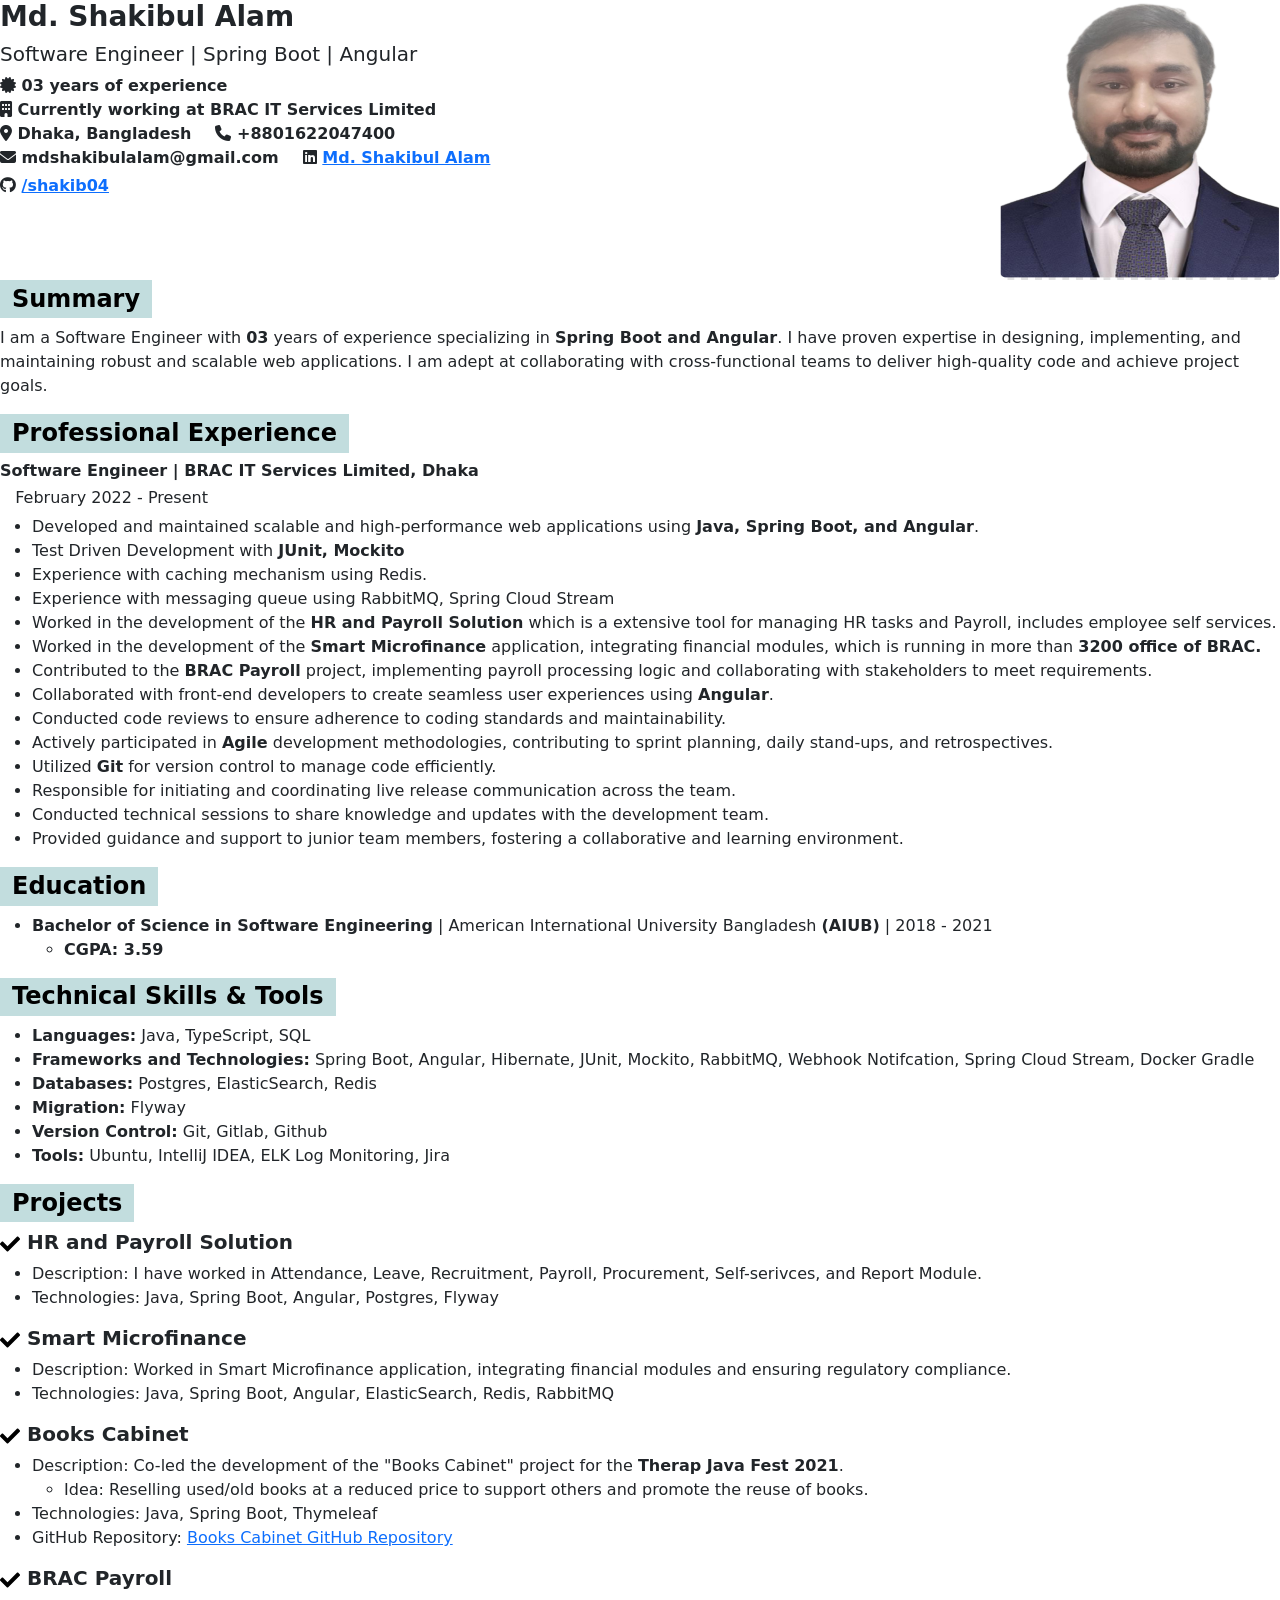
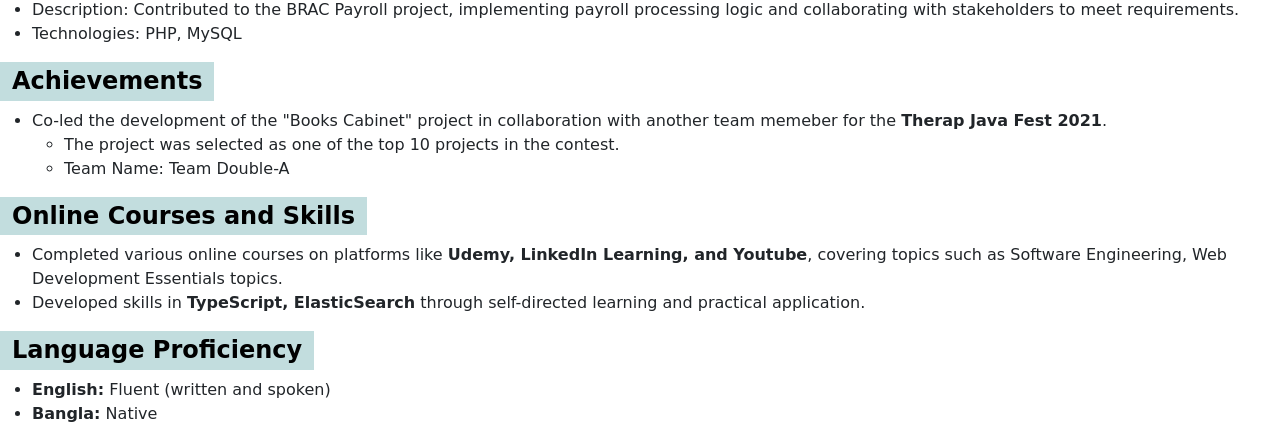
==== md-shakibul-alam-resume.html @ ddb8ac5b "moduler added all section, move components into a separate file" ====
<!DOCTYPE html>
<html lang="en">

<head>
    <meta charset="UTF-8">
    <meta name="viewport" content="width=device-width, initial-scale=1.0">
    <title>Document</title>

    <!-- bootstrap imports -->
    <link rel="stylesheet" href="./assets/css/bs5/bootstrap-reboot.css"/>
    <link rel="stylesheet" href="./assets/css/bs5/bootstrap-utilities.css"/>

    <!-- custom css -->
    <link rel="stylesheet" href="./assets/css/custom/app.css"/>

    <!--font-awesome-->
    <link rel="stylesheet" href="https://cdnjs.cloudflare.com/ajax/libs/font-awesome/6.7.2/css/all.min.css"
          integrity="sha512-Evv84Mr4kqVGRNSgIGL/F/aIDqQb7xQ2vcrdIwxfjThSH8CSR7PBEakCr51Ck+w+/U6swU2Im1vVX0SVk9ABhg=="
          crossorigin="anonymous" referrerpolicy="no-referrer"/>

    <style>
        @media print, screen {

            /* Style for the heading */
            h2 {
                display: inline-block;
                padding: 0.2em 0.5em;
                /* Adjust padding for spacing around text */
                background-color: #C2DDDE;
                /* Light gray background color for the heading */
                color: #000;
                /* Black text color */
            }
        }
    </style>

</head>

<body>

<!-- self-intro -->
<div id="self-intro-root"></div>
<!-- summary -->
<div id="summary-root"></div>
<!-- professional-experience ### -->
<div id="professional-experience-root"></div>
<!-- education ### -->
<div id="education-root"></div>
<!--technical-skills-->
<div id="technical-skills-root"></div>
<!--projects-->
<div id="projects-root"></div>
<!--achievements-->
<div id="achievements-root"></div>
<!--courses-and-certificate-->
<div id="courses-and-certificate-root"></div>
<!--language-->
<div id="language-root"></div>
<!--references-->
<div id="references-root"></div>

<!-- custom js -->
<script src="app.js" type="module"></script>

</body>

</html>
---- assets/css/custom/app.css ----
.project-techs {
    font-weight: 500;
}
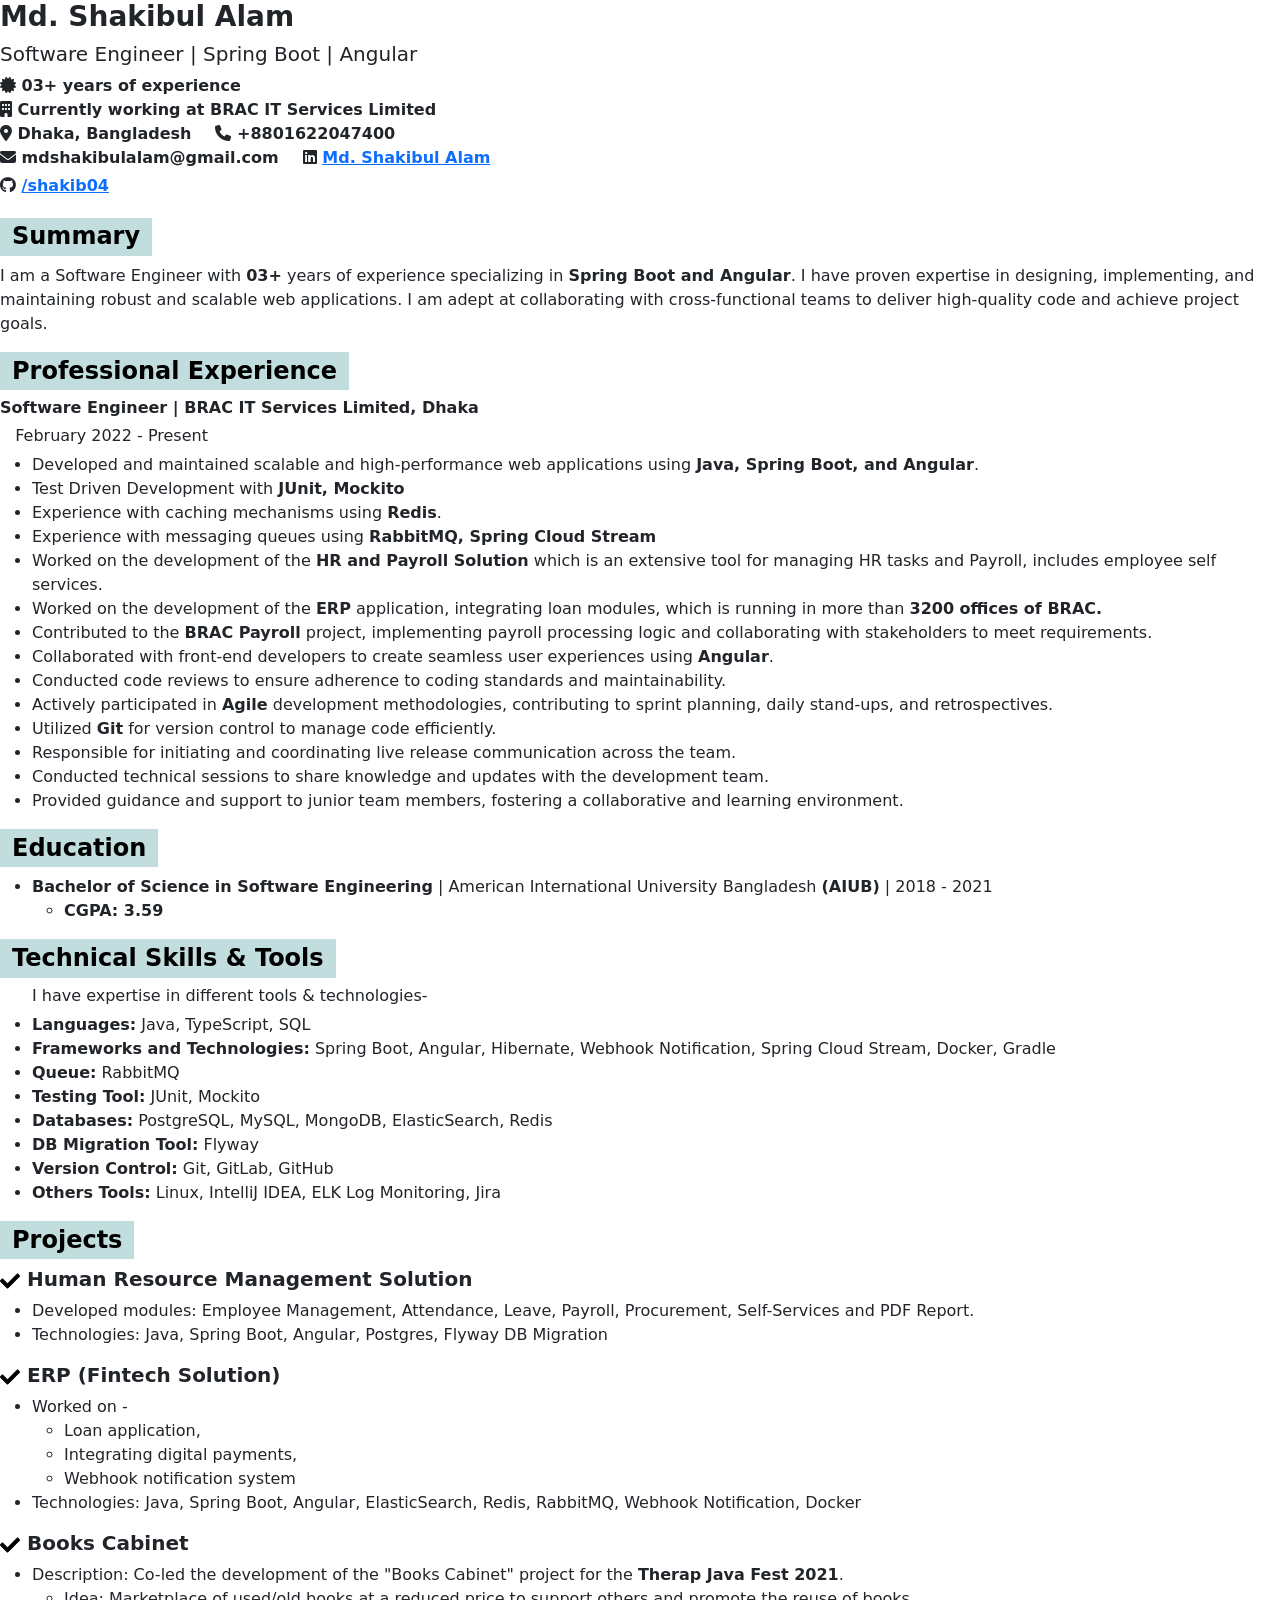
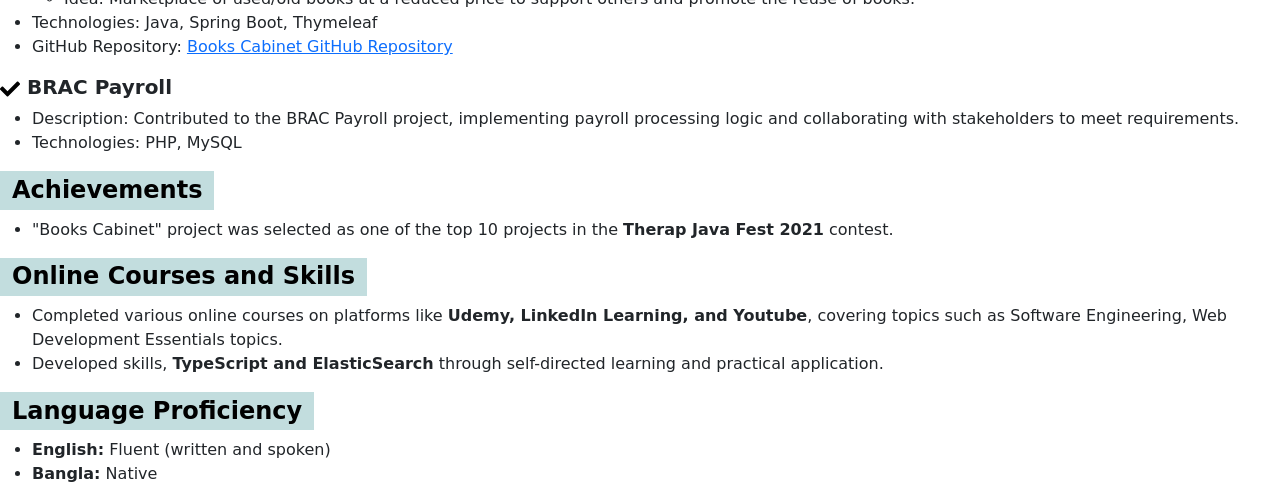
==== commit 0c1cc07a: "improvement of resume" ====
--- a/md-shakibul-alam-resume.html
+++ b/md-shakibul-alam-resume.html
@@ -39,10 +39,13 @@
 <body>
 
 <!-- self-intro -->
+<a href="./components/self-intro.html"></a>
 <div id="self-intro-root"></div>
 <!-- summary -->
+<a href="./components/summary.html"></a>
 <div id="summary-root"></div>
 <!-- professional-experience ### -->
+<a href="./components/professional-experience.html"></a>
 <div id="professional-experience-root"></div>
 <!-- education ### -->
 <div id="education-root"></div>
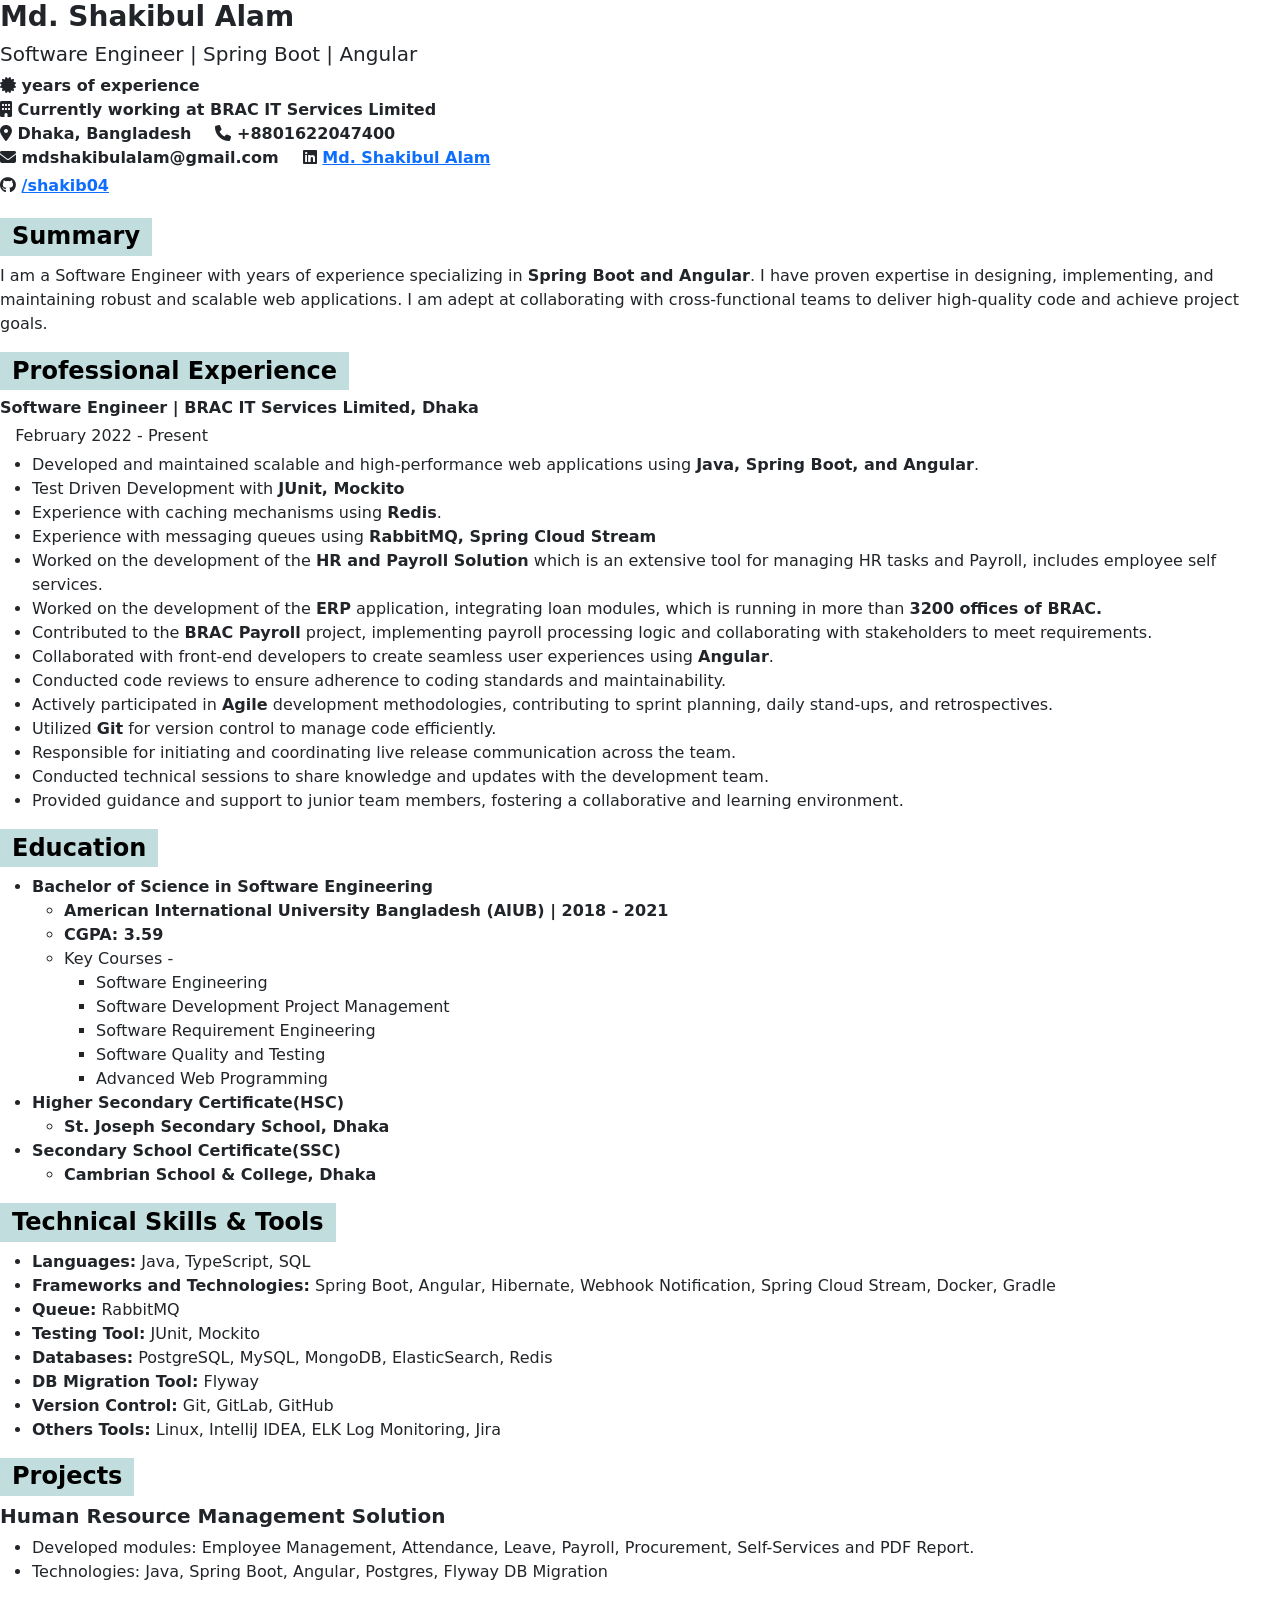
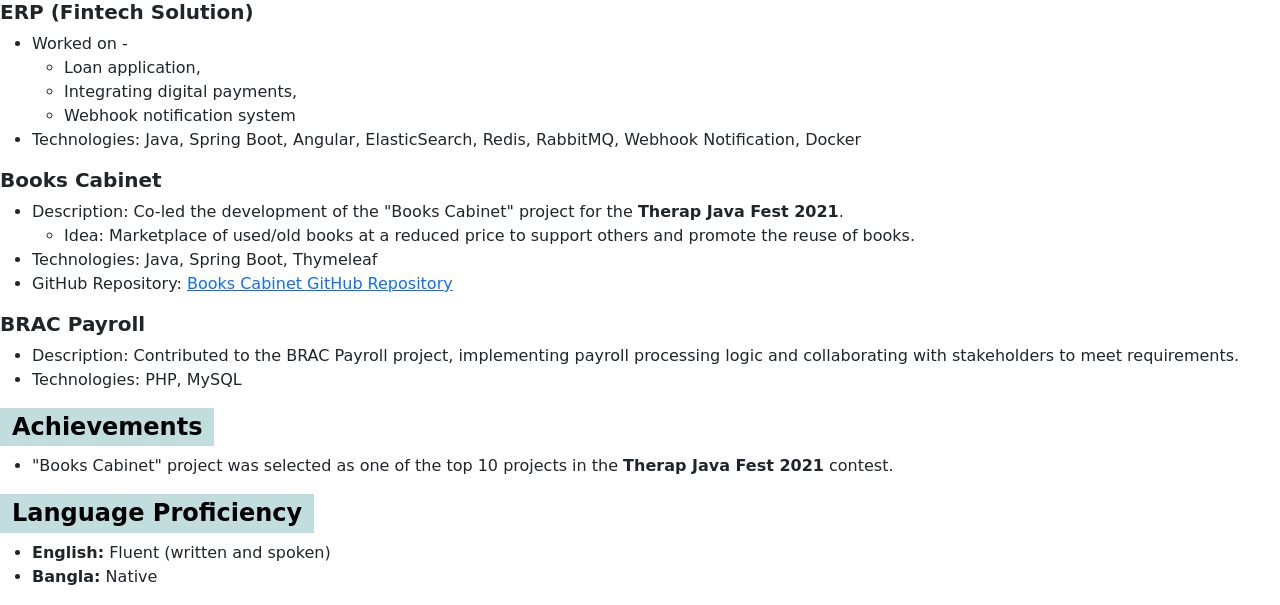
==== commit 5142cd8f: "refactor technical skills and education sections for improved readability" ====
--- a/md-shakibul-alam-resume.html
+++ b/md-shakibul-alam-resume.html
@@ -56,7 +56,7 @@
 <!--achievements-->
 <div id="achievements-root"></div>
 <!--courses-and-certificate-->
-<div id="courses-and-certificate-root"></div>
+<!--<div id="courses-and-certificate-root"></div>-->
 <!--language-->
 <div id="language-root"></div>
 <!--references-->
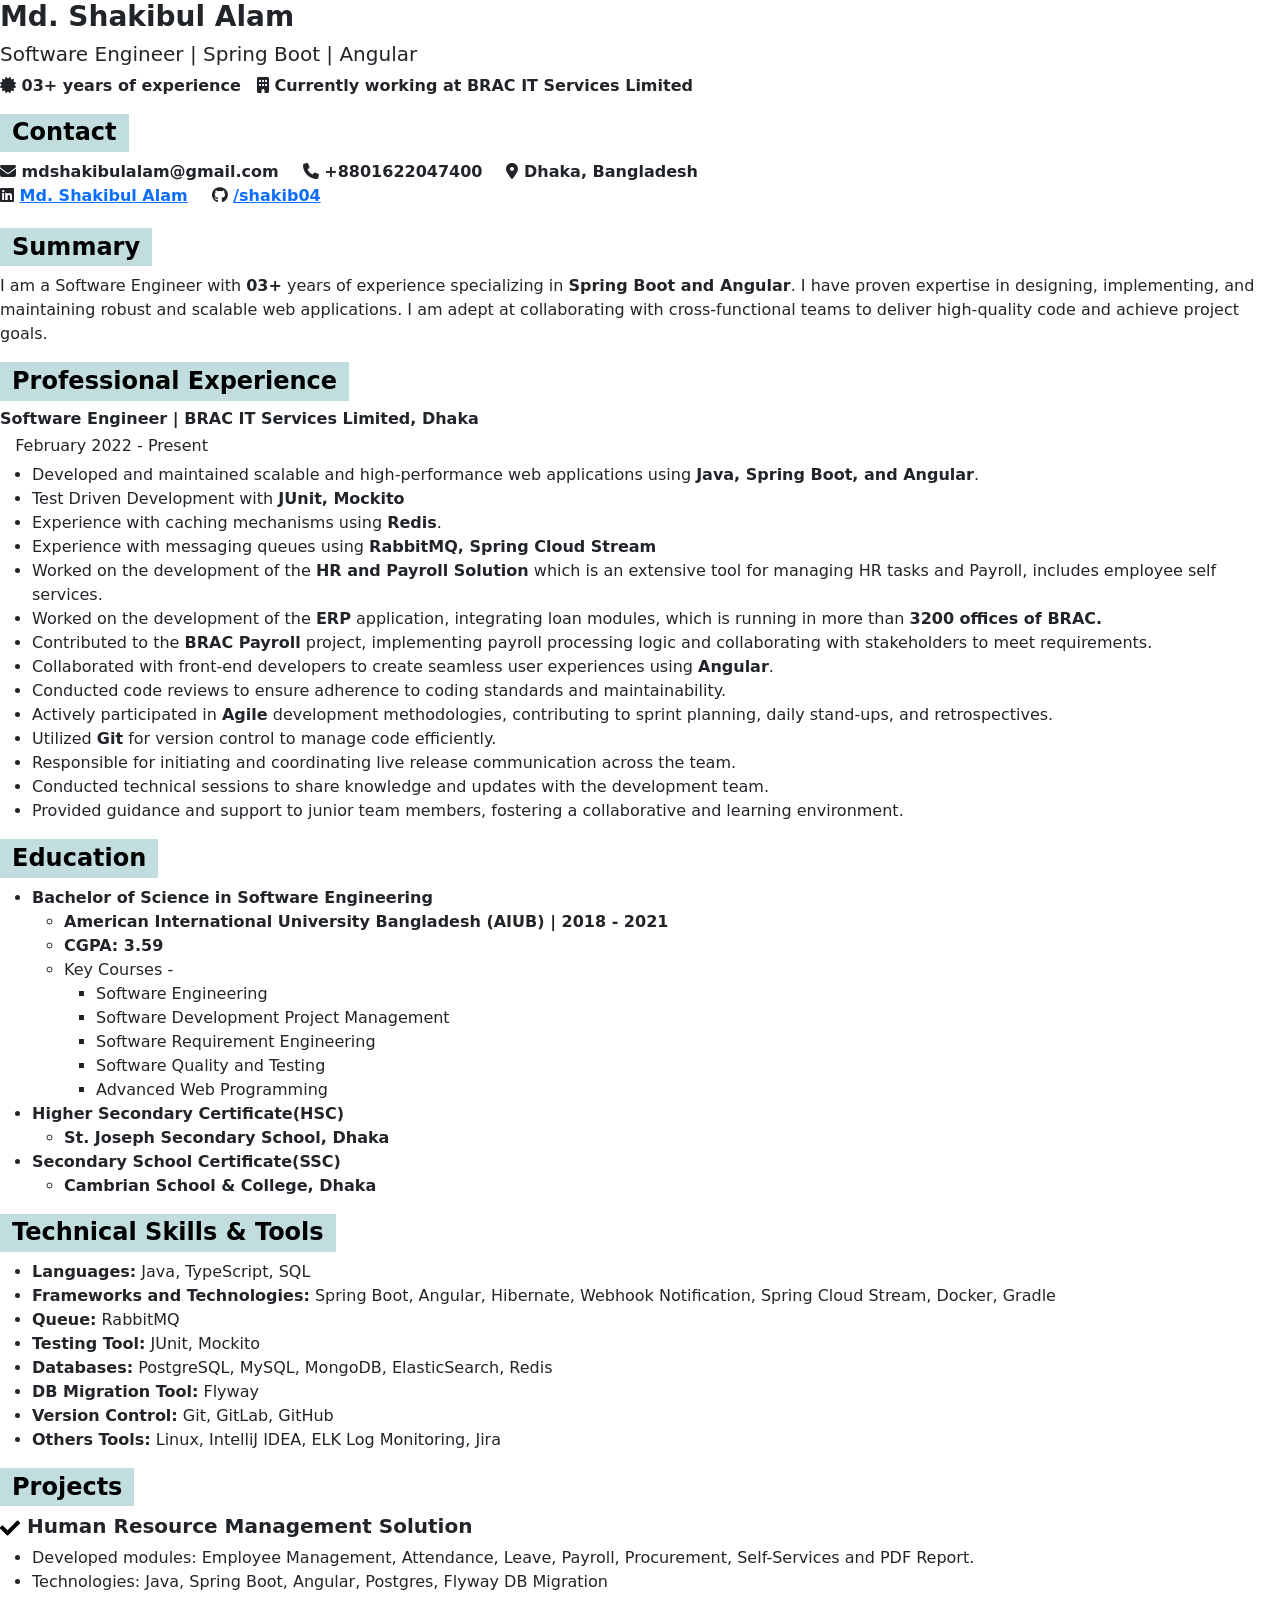
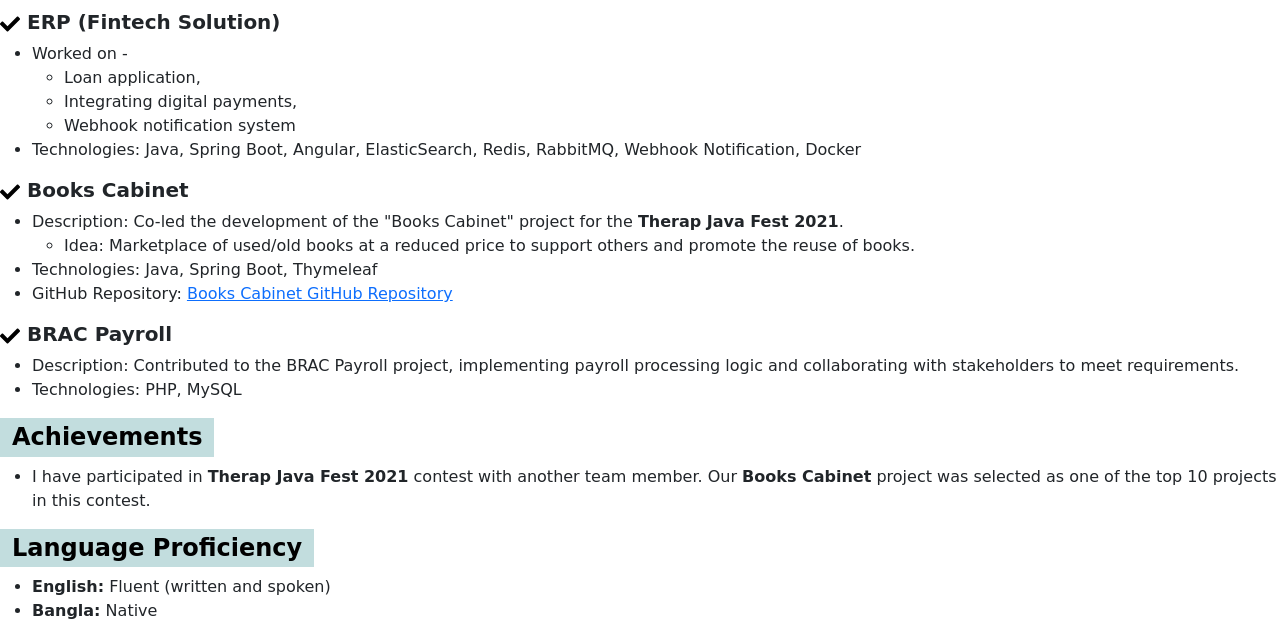
==== commit 60970834: "refactor resume components for improved structure and readability" ====
--- a/md-shakibul-alam-resume.html
+++ b/md-shakibul-alam-resume.html
@@ -4,7 +4,7 @@
 <head>
     <meta charset="UTF-8">
     <meta name="viewport" content="width=device-width, initial-scale=1.0">
-    <title>Document</title>
+    <title>Md. Shakibul Alam | Resume</title>
 
     <!-- bootstrap imports -->
     <link rel="stylesheet" href="./assets/css/bs5/bootstrap-reboot.css"/>
@@ -54,9 +54,11 @@
 <!--projects-->
 <div id="projects-root"></div>
 <!--achievements-->
+<a href="./components/achievements.html"></a>
 <div id="achievements-root"></div>
 <!--courses-and-certificate-->
-<!--<div id="courses-and-certificate-root"></div>-->
+<a href="./components/courses-and-certificate.html"></a>
+<!--<div id="courses-and-certificate-root" class="d-none"></div>-->
 <!--language-->
 <div id="language-root"></div>
 <!--references-->
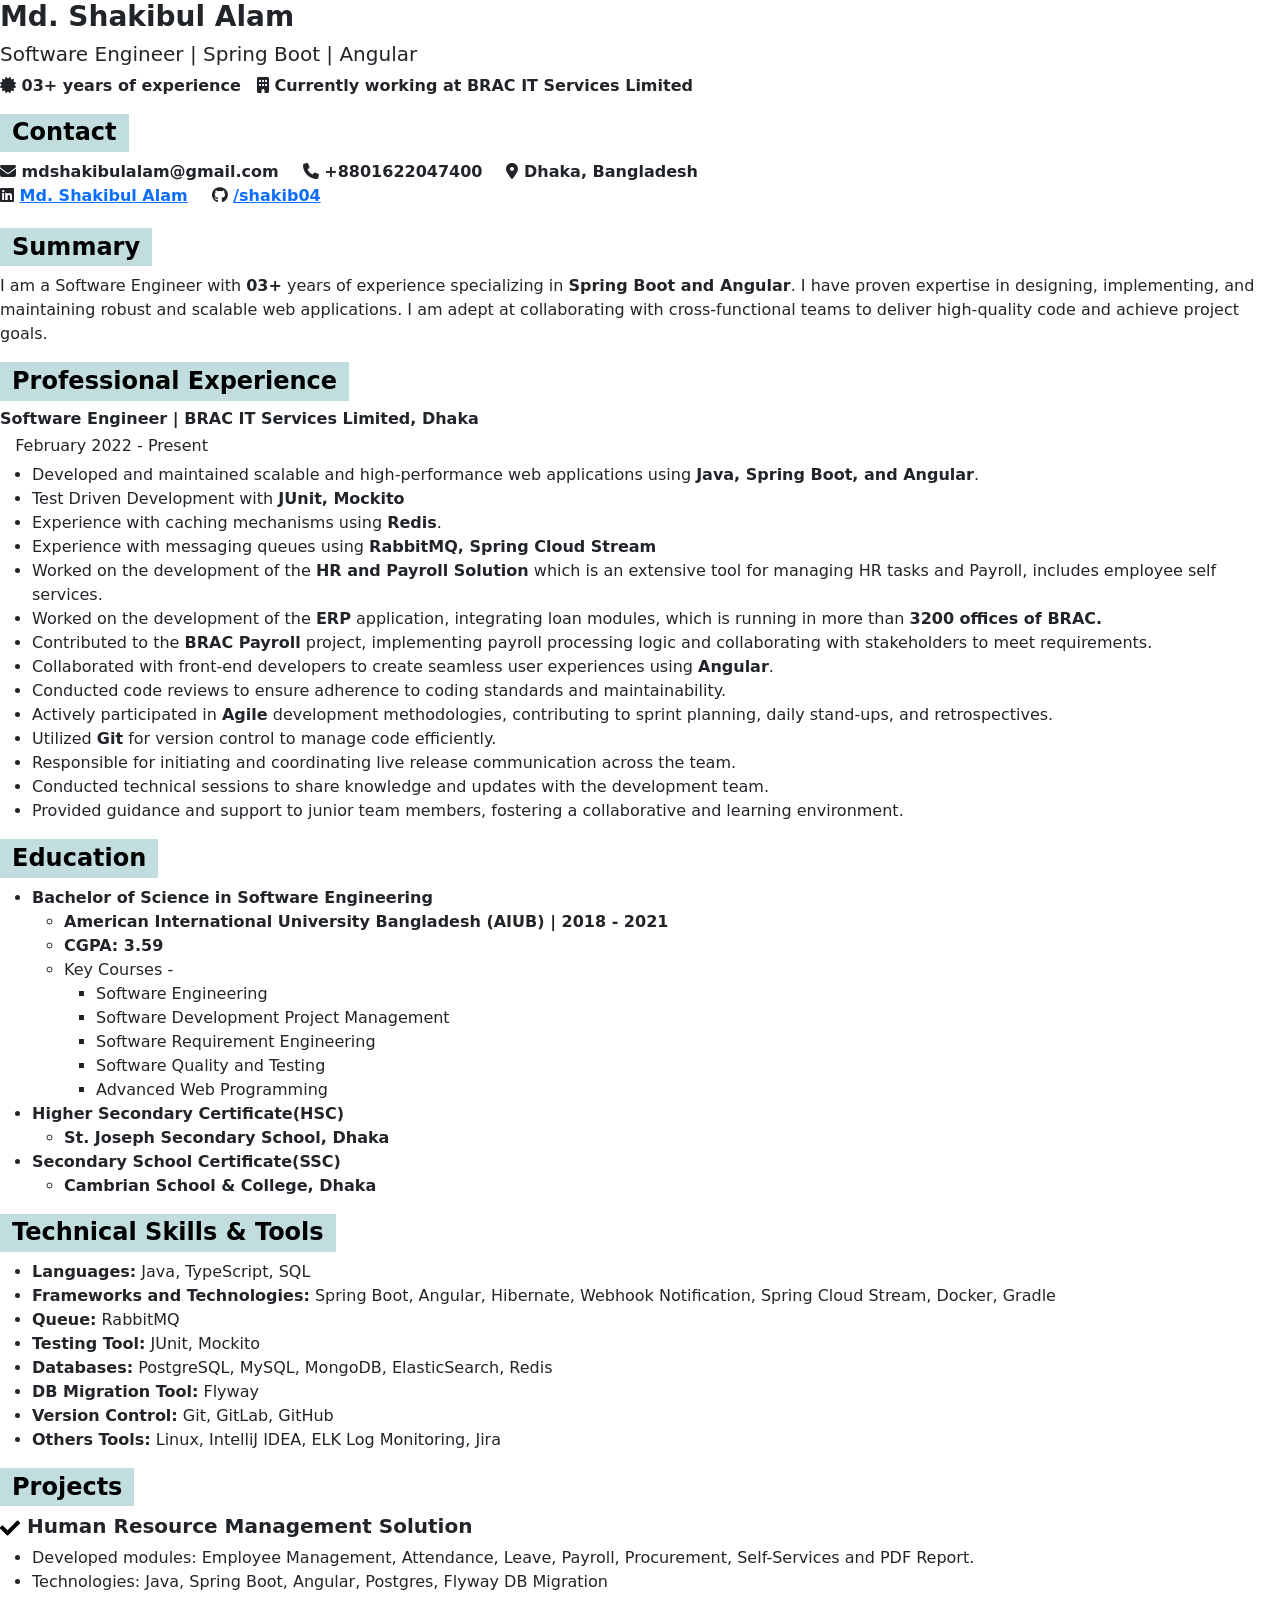
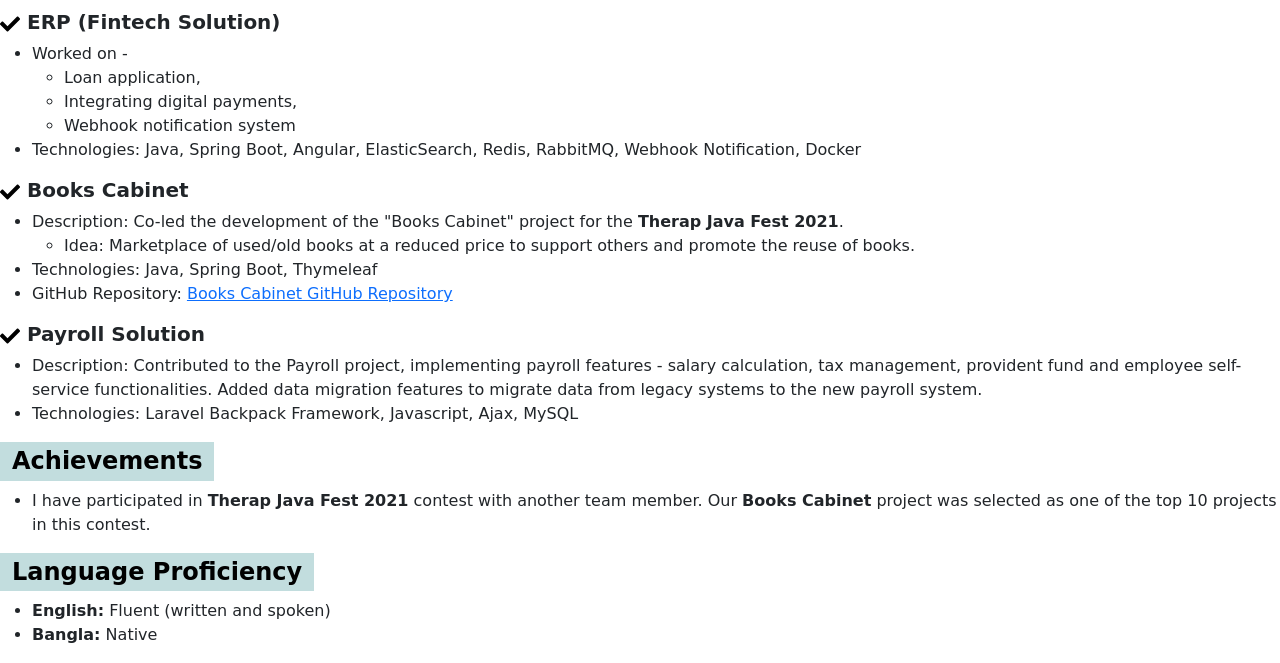
==== commit 313df3e5: "refactoring" ====
--- a/md-shakibul-alam-resume.html
+++ b/md-shakibul-alam-resume.html
@@ -39,30 +39,25 @@
 <body>
 
 <!-- self-intro -->
-<a href="./components/self-intro.html"></a>
-<div id="self-intro-root"></div>
+<div id="root-self-intro"></div>
 <!-- summary -->
-<a href="./components/summary.html"></a>
-<div id="summary-root"></div>
+<div id="root-summary"></div>
 <!-- professional-experience ### -->
-<a href="./components/professional-experience.html"></a>
-<div id="professional-experience-root"></div>
+<div id="root-professional-experience"></div>
 <!-- education ### -->
-<div id="education-root"></div>
+<div id="root-education"></div>
 <!--technical-skills-->
-<div id="technical-skills-root"></div>
+<div id="root-technical-skills"></div>
 <!--projects-->
-<div id="projects-root"></div>
+<div id="root-projects"></div>
 <!--achievements-->
-<a href="./components/achievements.html"></a>
-<div id="achievements-root"></div>
+<div id="root-achievements"></div>
 <!--courses-and-certificate-->
-<a href="./components/courses-and-certificate.html"></a>
-<!--<div id="courses-and-certificate-root" class="d-none"></div>-->
+<!--<div id="courses-and-certificate" class="d-none"></div>-->
 <!--language-->
-<div id="language-root"></div>
+<div id="root-language"></div>
 <!--references-->
-<div id="references-root"></div>
+<div id="root-references"></div>
 
 <!-- custom js -->
 <script src="app.js" type="module"></script>
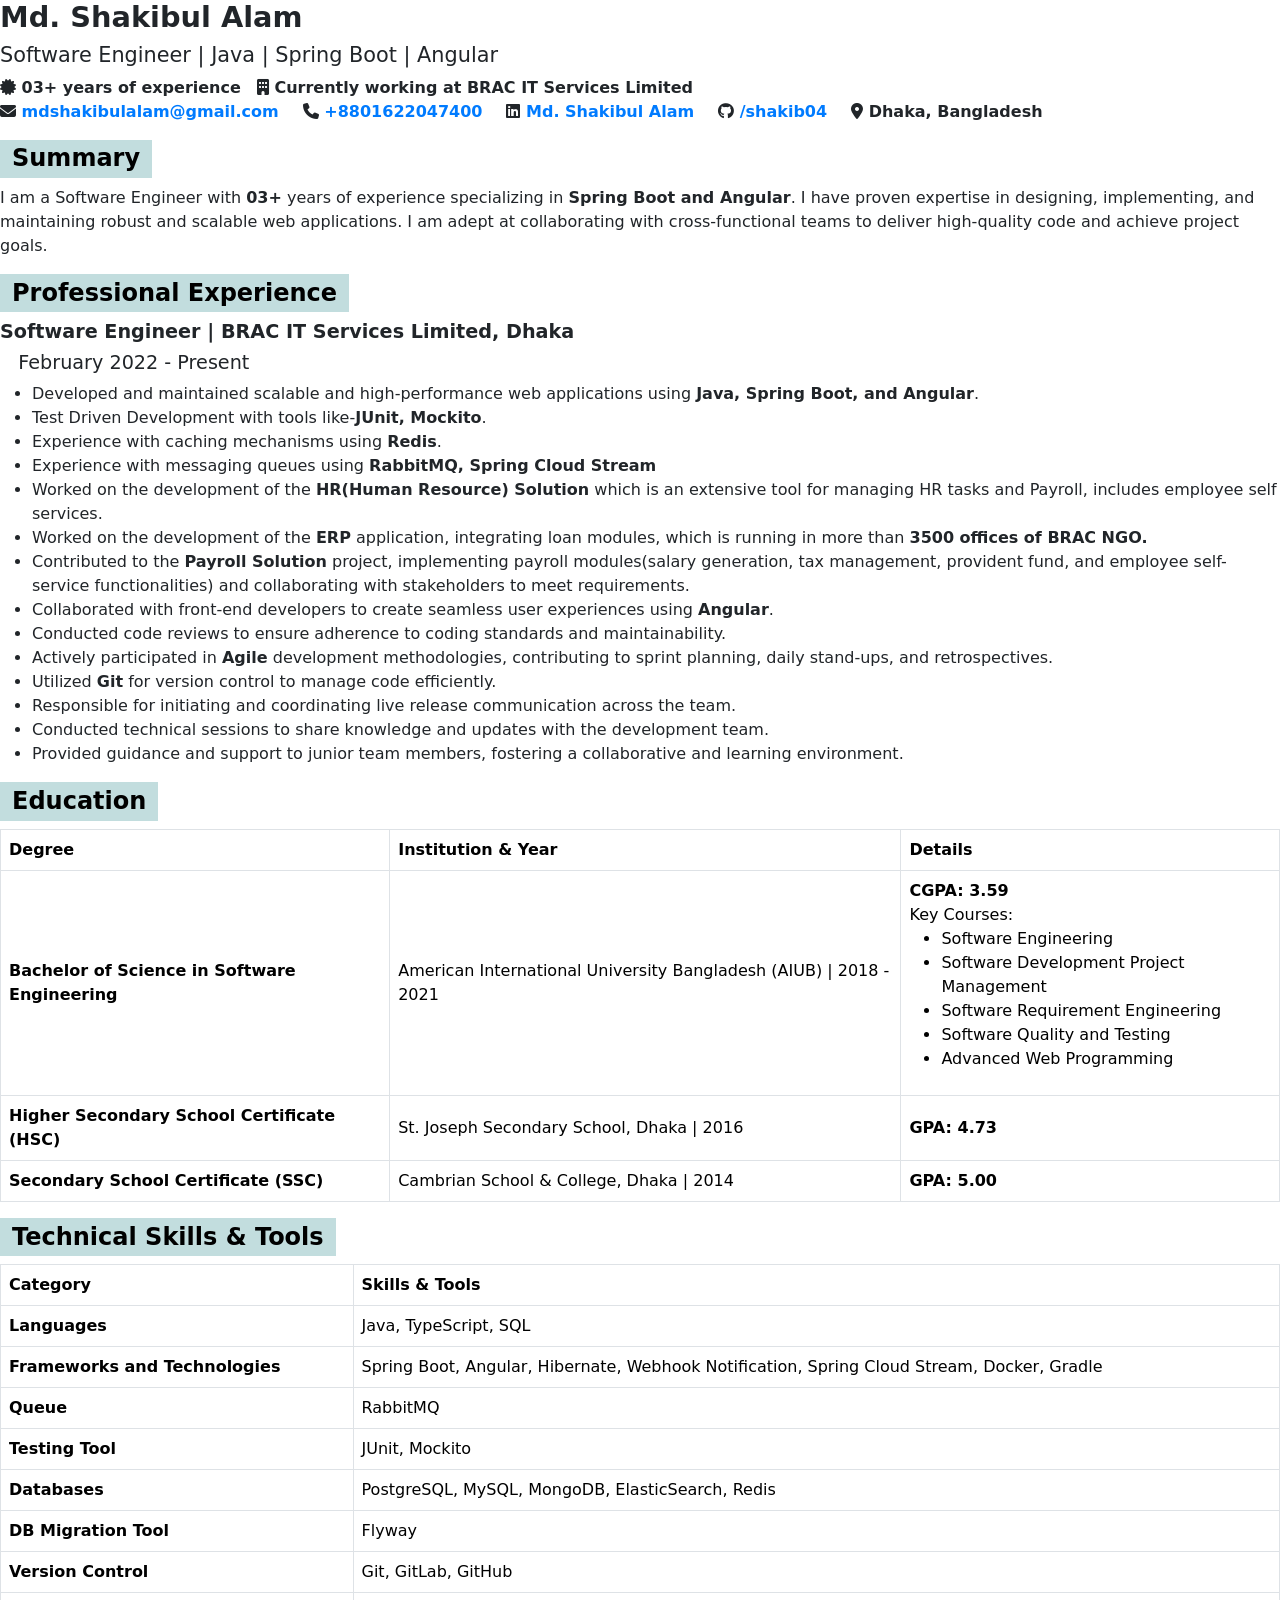
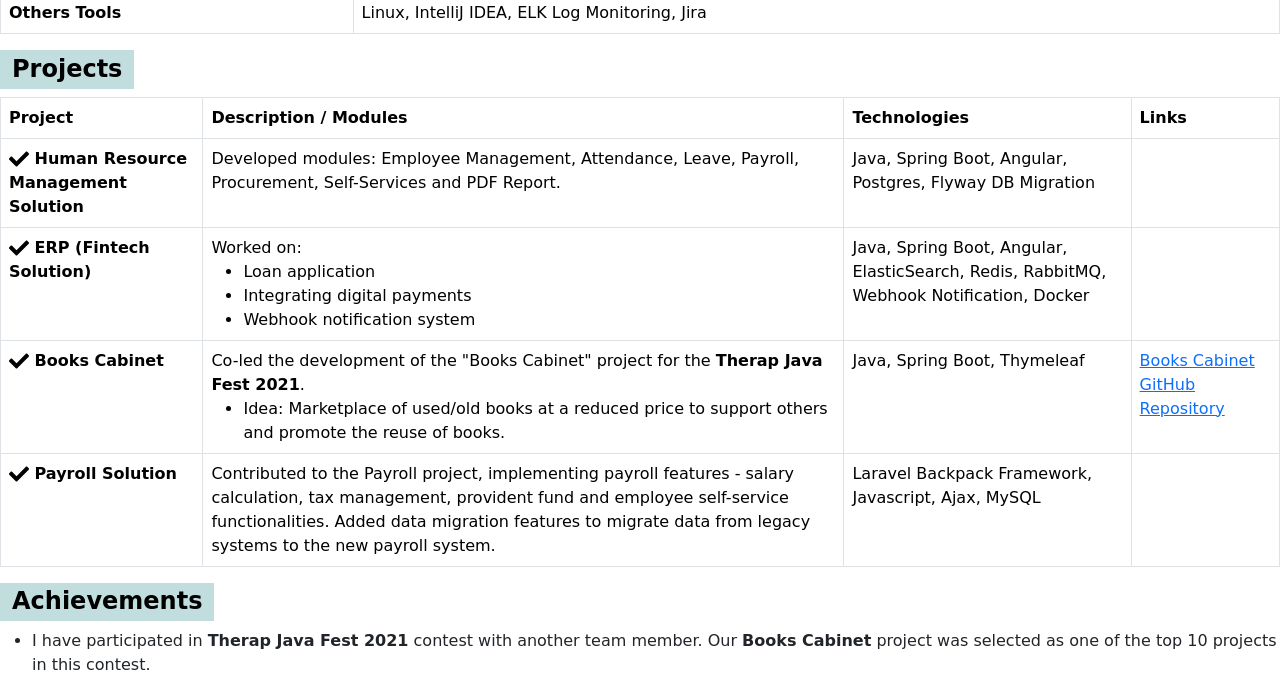
==== commit 34f6711d: "added bootstrap and refactoring" ====
--- a/md-shakibul-alam-resume.html
+++ b/md-shakibul-alam-resume.html
@@ -9,6 +9,7 @@
     <!-- bootstrap imports -->
     <link rel="stylesheet" href="./assets/css/bs5/bootstrap-reboot.css"/>
     <link rel="stylesheet" href="./assets/css/bs5/bootstrap-utilities.css"/>
+    <link rel="stylesheet" href="./assets/css/bs5/bootstrap.css"/>
 
     <!-- custom css -->
     <link rel="stylesheet" href="./assets/css/custom/app.css"/>
@@ -17,22 +18,6 @@
     <link rel="stylesheet" href="https://cdnjs.cloudflare.com/ajax/libs/font-awesome/6.7.2/css/all.min.css"
           integrity="sha512-Evv84Mr4kqVGRNSgIGL/F/aIDqQb7xQ2vcrdIwxfjThSH8CSR7PBEakCr51Ck+w+/U6swU2Im1vVX0SVk9ABhg=="
           crossorigin="anonymous" referrerpolicy="no-referrer"/>
-
-    <style>
-        @media print, screen {
-
-            /* Style for the heading */
-            h2 {
-                display: inline-block;
-                padding: 0.2em 0.5em;
-                /* Adjust padding for spacing around text */
-                background-color: #C2DDDE;
-                /* Light gray background color for the heading */
-                color: #000;
-                /* Black text color */
-            }
-        }
-    </style>
 
 </head>
 
--- a/assets/css/custom/app.css
+++ b/assets/css/custom/app.css
@@ -1,3 +1,25 @@
 .project-techs {
     font-weight: 500;
-}+}
+
+@media print, screen {
+
+    /* Style for the heading */
+    h2 {
+        display: inline-block;
+        padding: 0.2em 0.5em;
+        /* Adjust padding for spacing around text */
+        background-color: #C2DDDE;
+        /* Light gray background color for the heading */
+        color: #000;
+        /* Black text color */
+    }
+
+    .table-striped > tbody > tr > td {
+        padding: 3px;
+    }
+}
+
+/*:root {*/
+/*    --header-scale-factor: 0.2; !* Change this value to adjust the scaling (e.g., 0.8 for 20% reduction) *!*/
+/*}*/
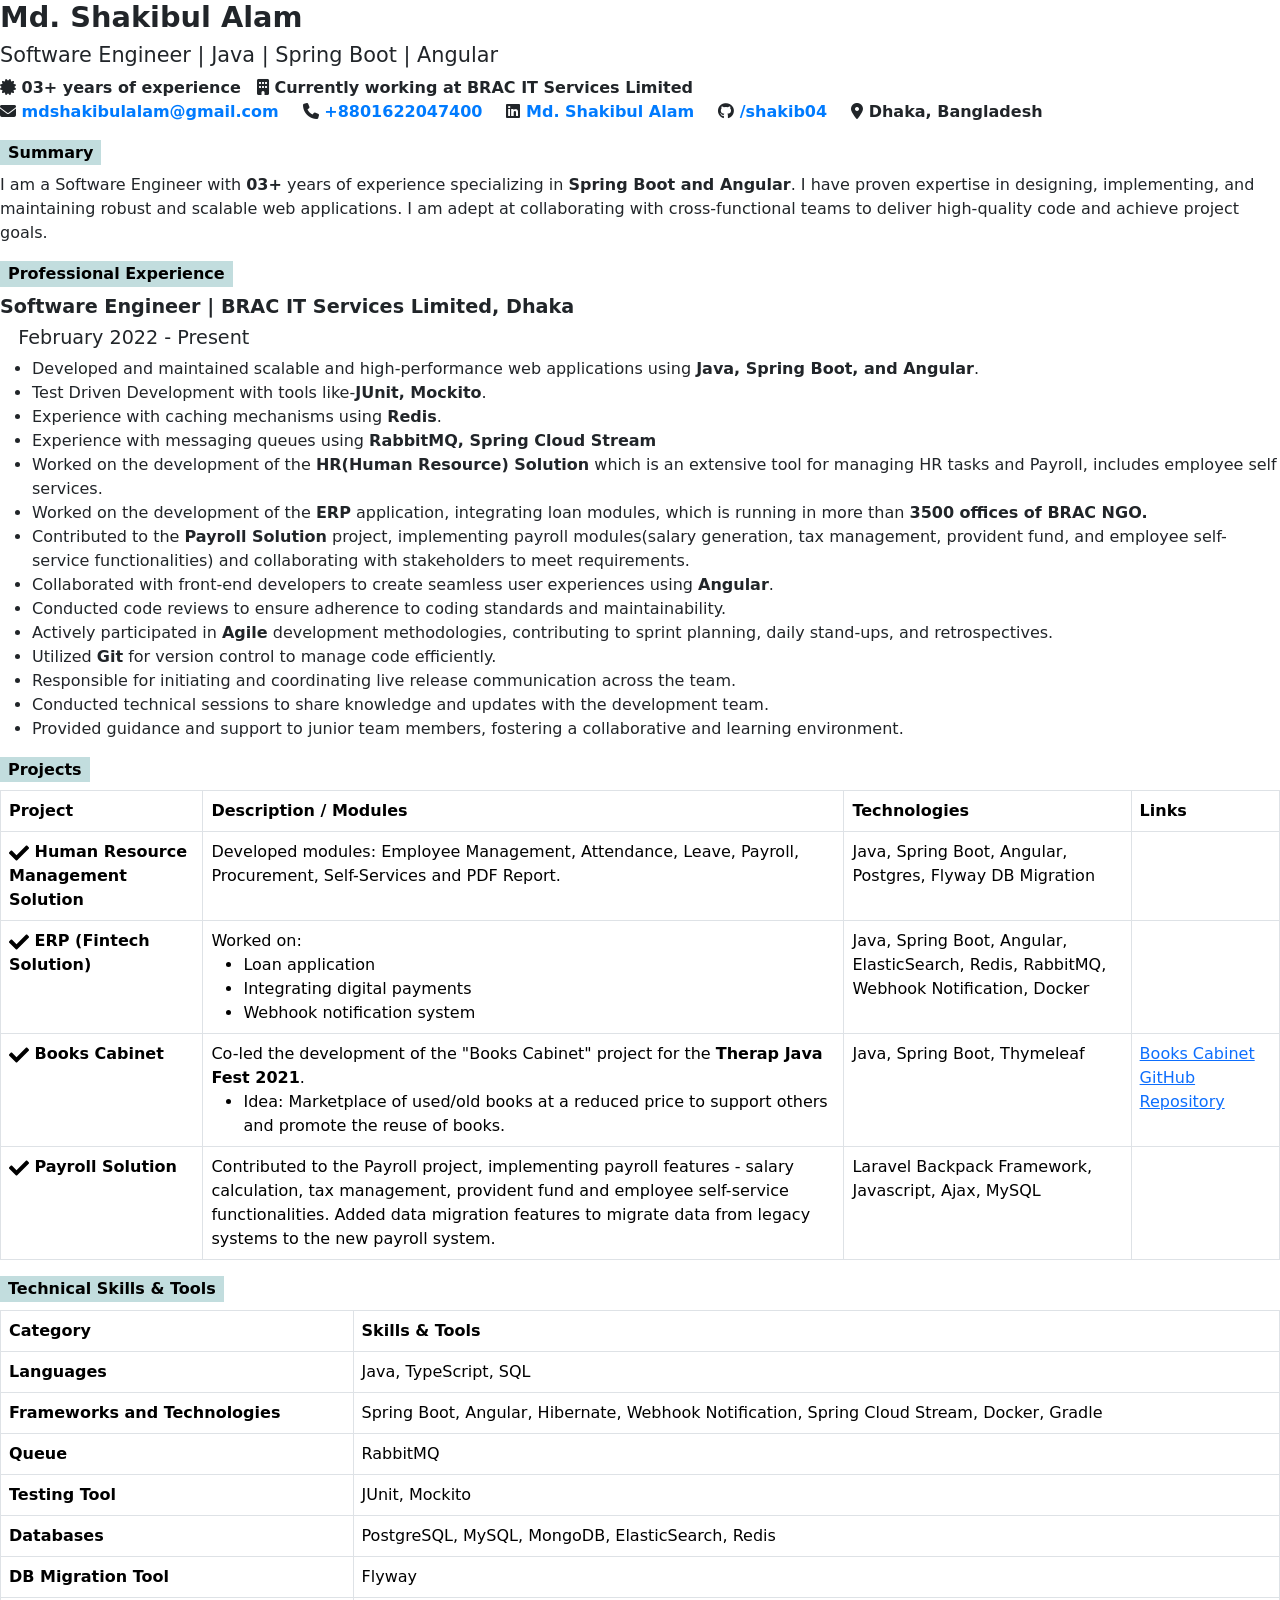
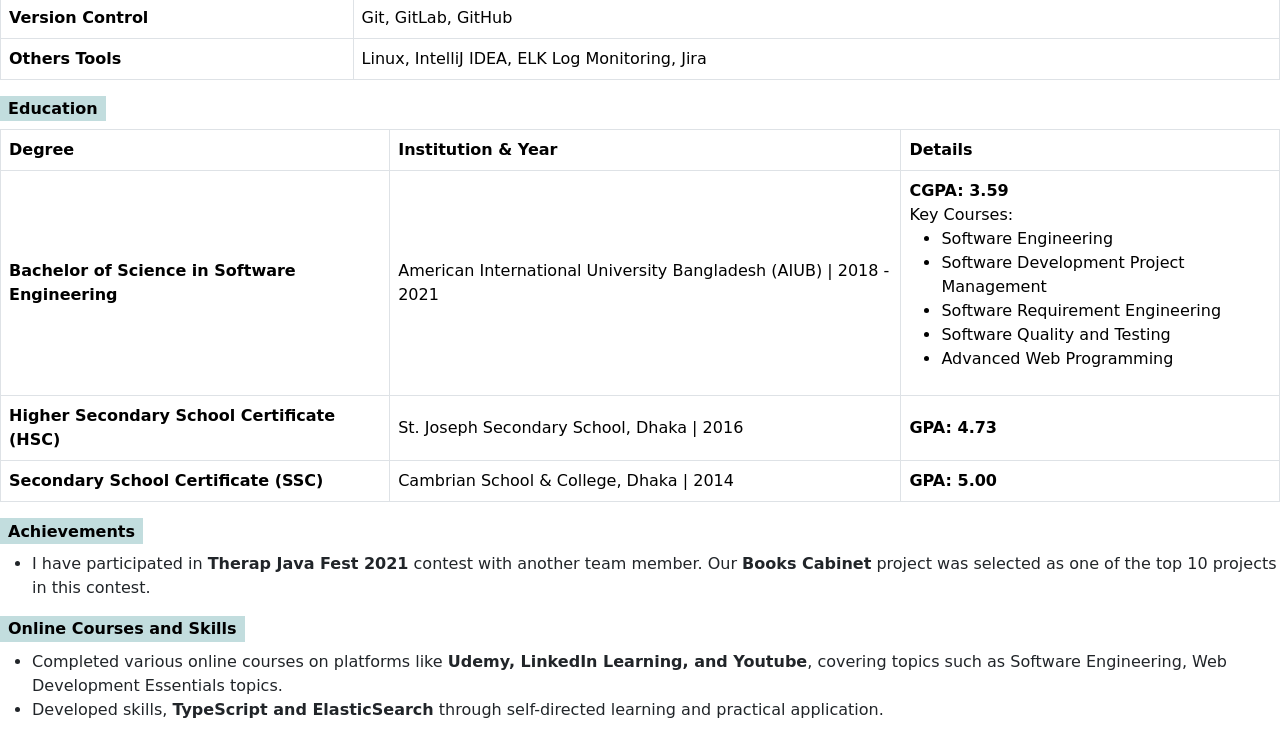
==== commit 1b06425e: "full component based structure" ====
--- a/md-shakibul-alam-resume.html
+++ b/md-shakibul-alam-resume.html
@@ -23,26 +23,7 @@
 
 <body>
 
-<!-- self-intro -->
-<div id="root-self-intro"></div>
-<!-- summary -->
-<div id="root-summary"></div>
-<!-- professional-experience ### -->
-<div id="root-professional-experience"></div>
-<!-- education ### -->
-<div id="root-education"></div>
-<!--technical-skills-->
-<div id="root-technical-skills"></div>
-<!--projects-->
-<div id="root-projects"></div>
-<!--achievements-->
-<div id="root-achievements"></div>
-<!--courses-and-certificate-->
-<!--<div id="courses-and-certificate" class="d-none"></div>-->
-<!--language-->
-<div id="root-language"></div>
-<!--references-->
-<div id="root-references"></div>
+<div id="root"></div>
 
 <!-- custom js -->
 <script src="app.js" type="module"></script>
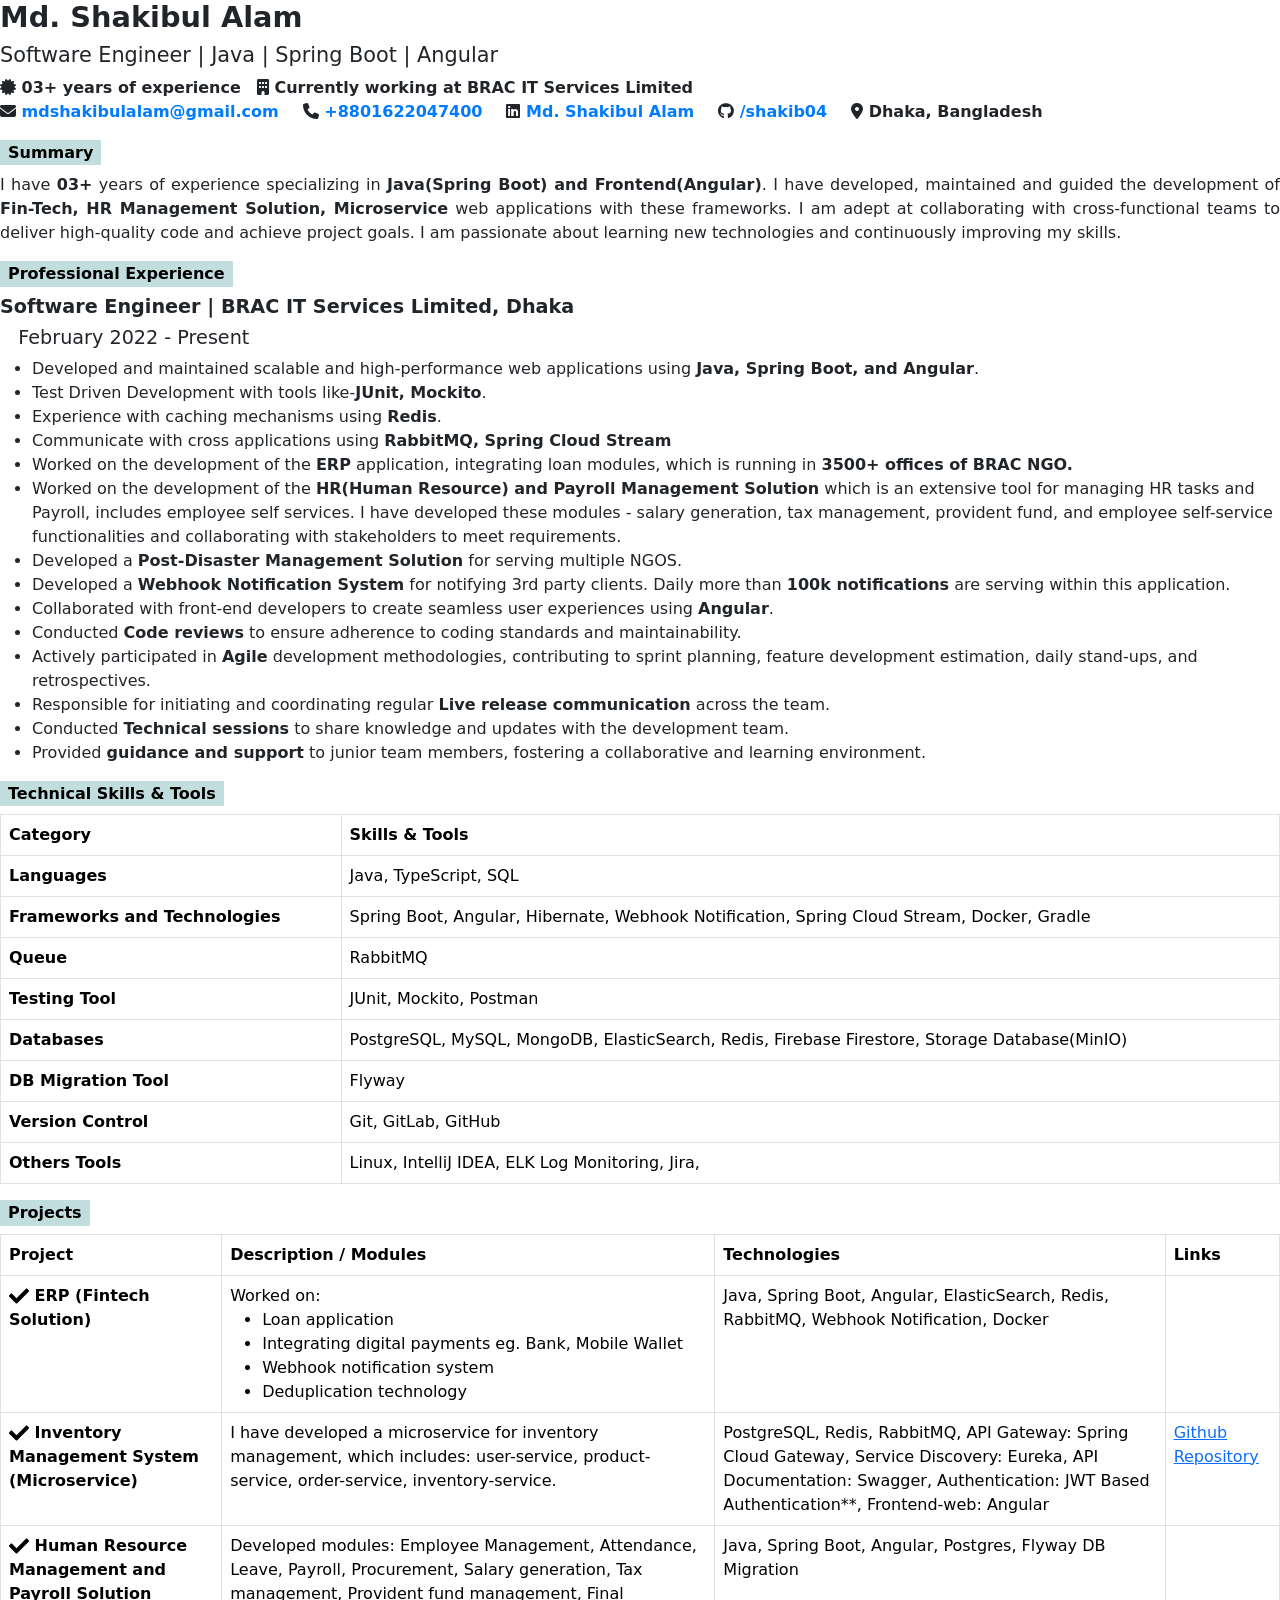
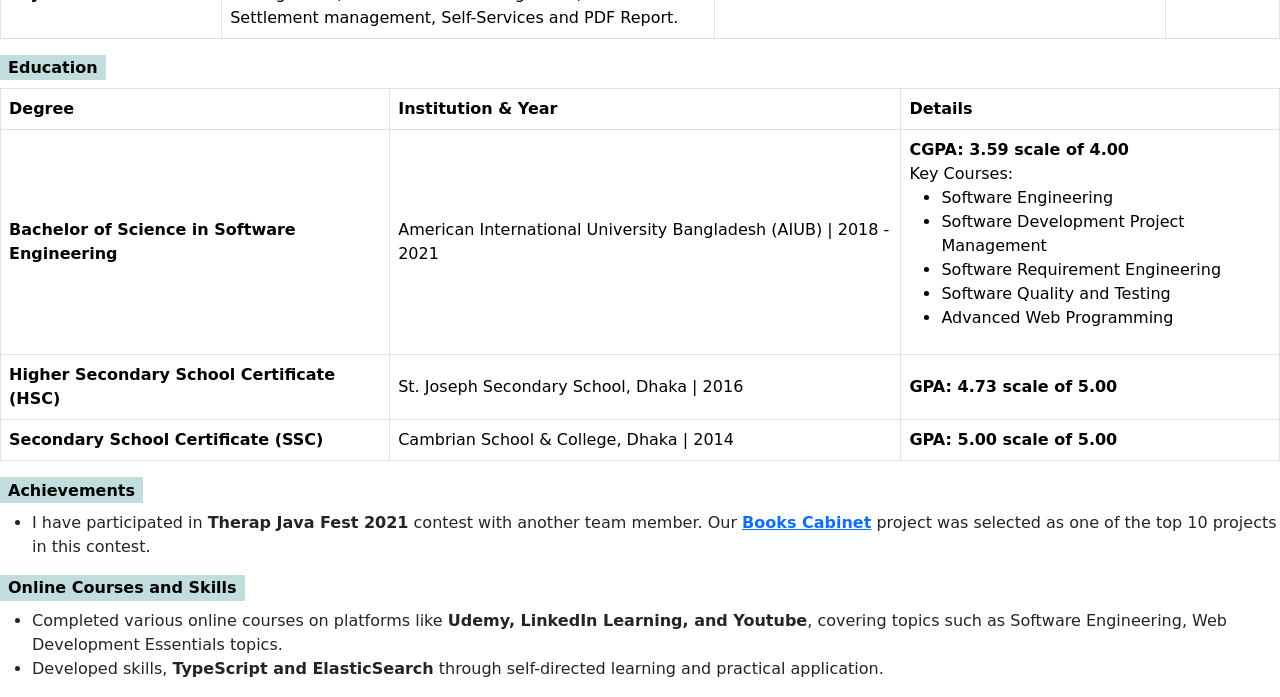
==== commit 3329e92f: "refactoring in multiple components" ====
--- a/md-shakibul-alam-resume.html
+++ b/md-shakibul-alam-resume.html
@@ -20,14 +20,10 @@
           crossorigin="anonymous" referrerpolicy="no-referrer"/>
 
 </head>
+<body>
+    <div id="root">Loading....</div>
 
-<body>
-
-<div id="root"></div>
-
-<!-- custom js -->
-<script src="app.js" type="module"></script>
-
+    <!-- custom js -->
+    <script src="app.js" type="module"></script>
 </body>
-
 </html>
